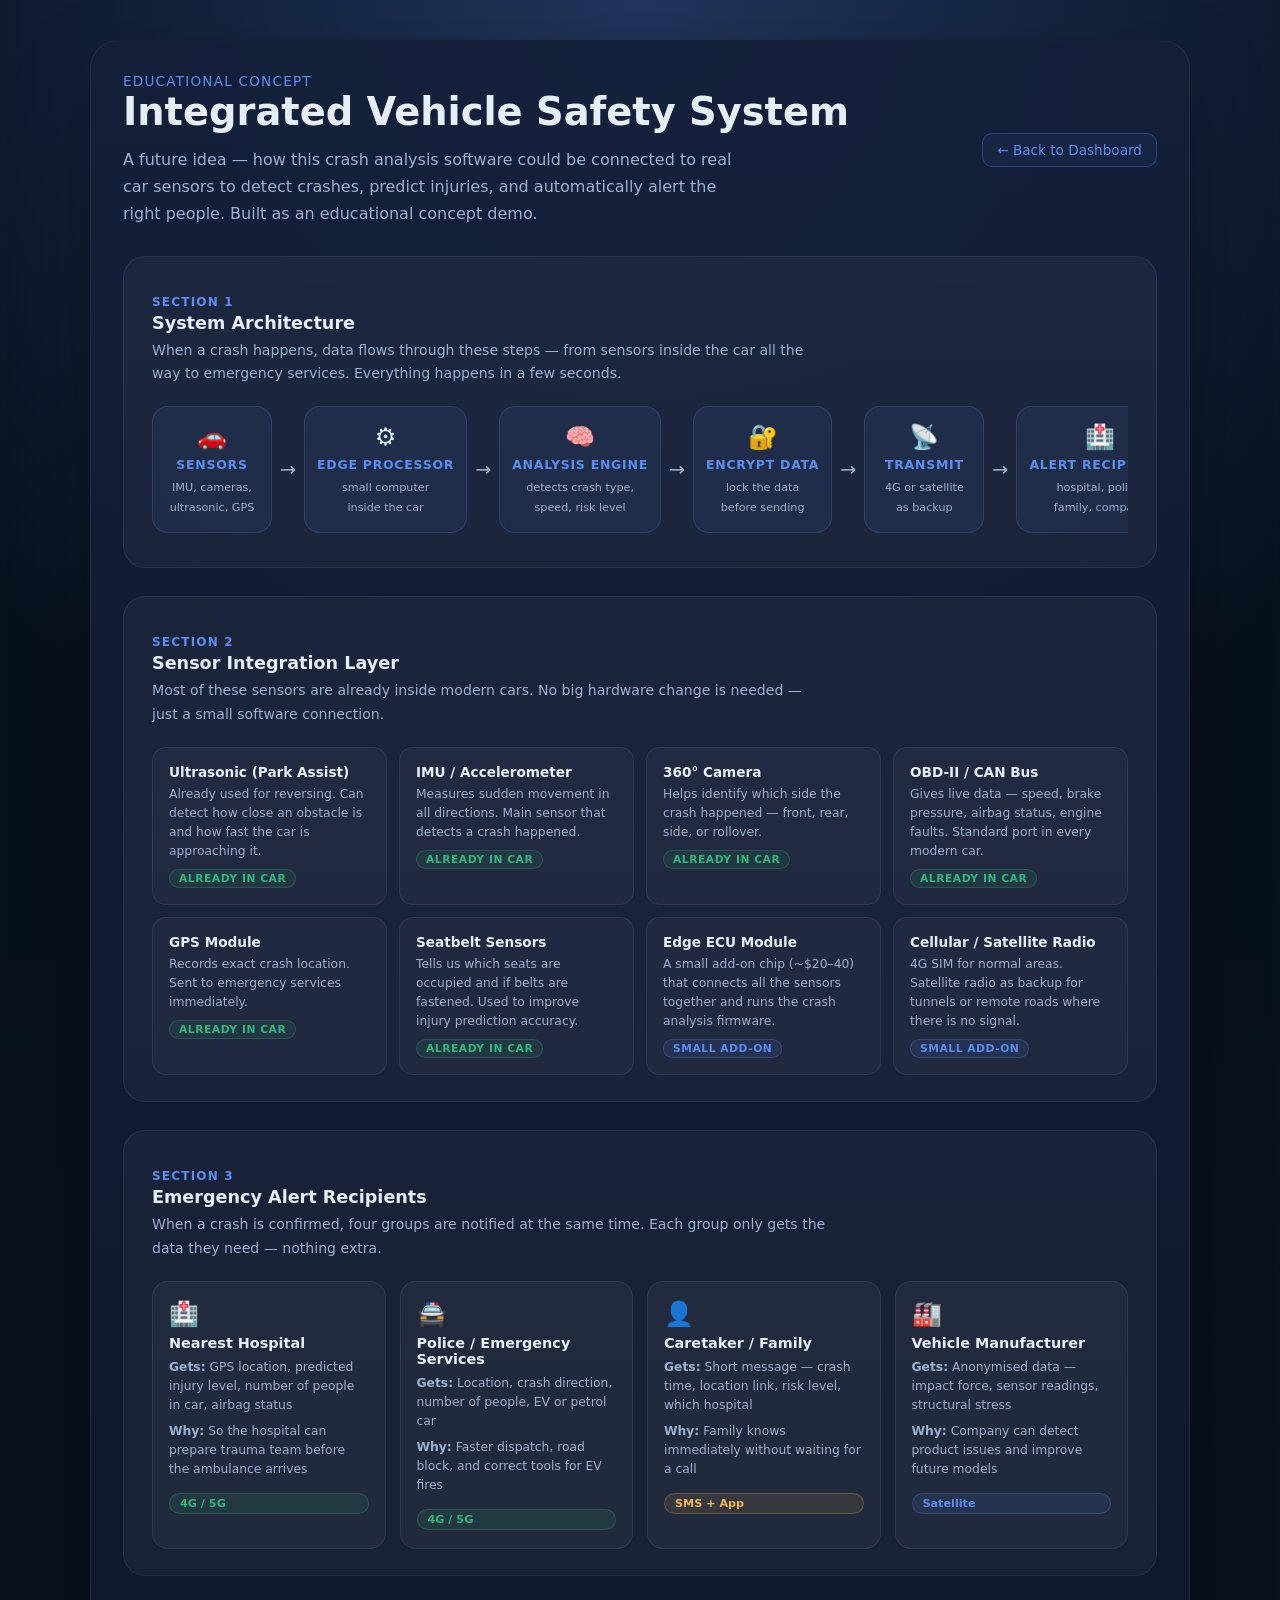
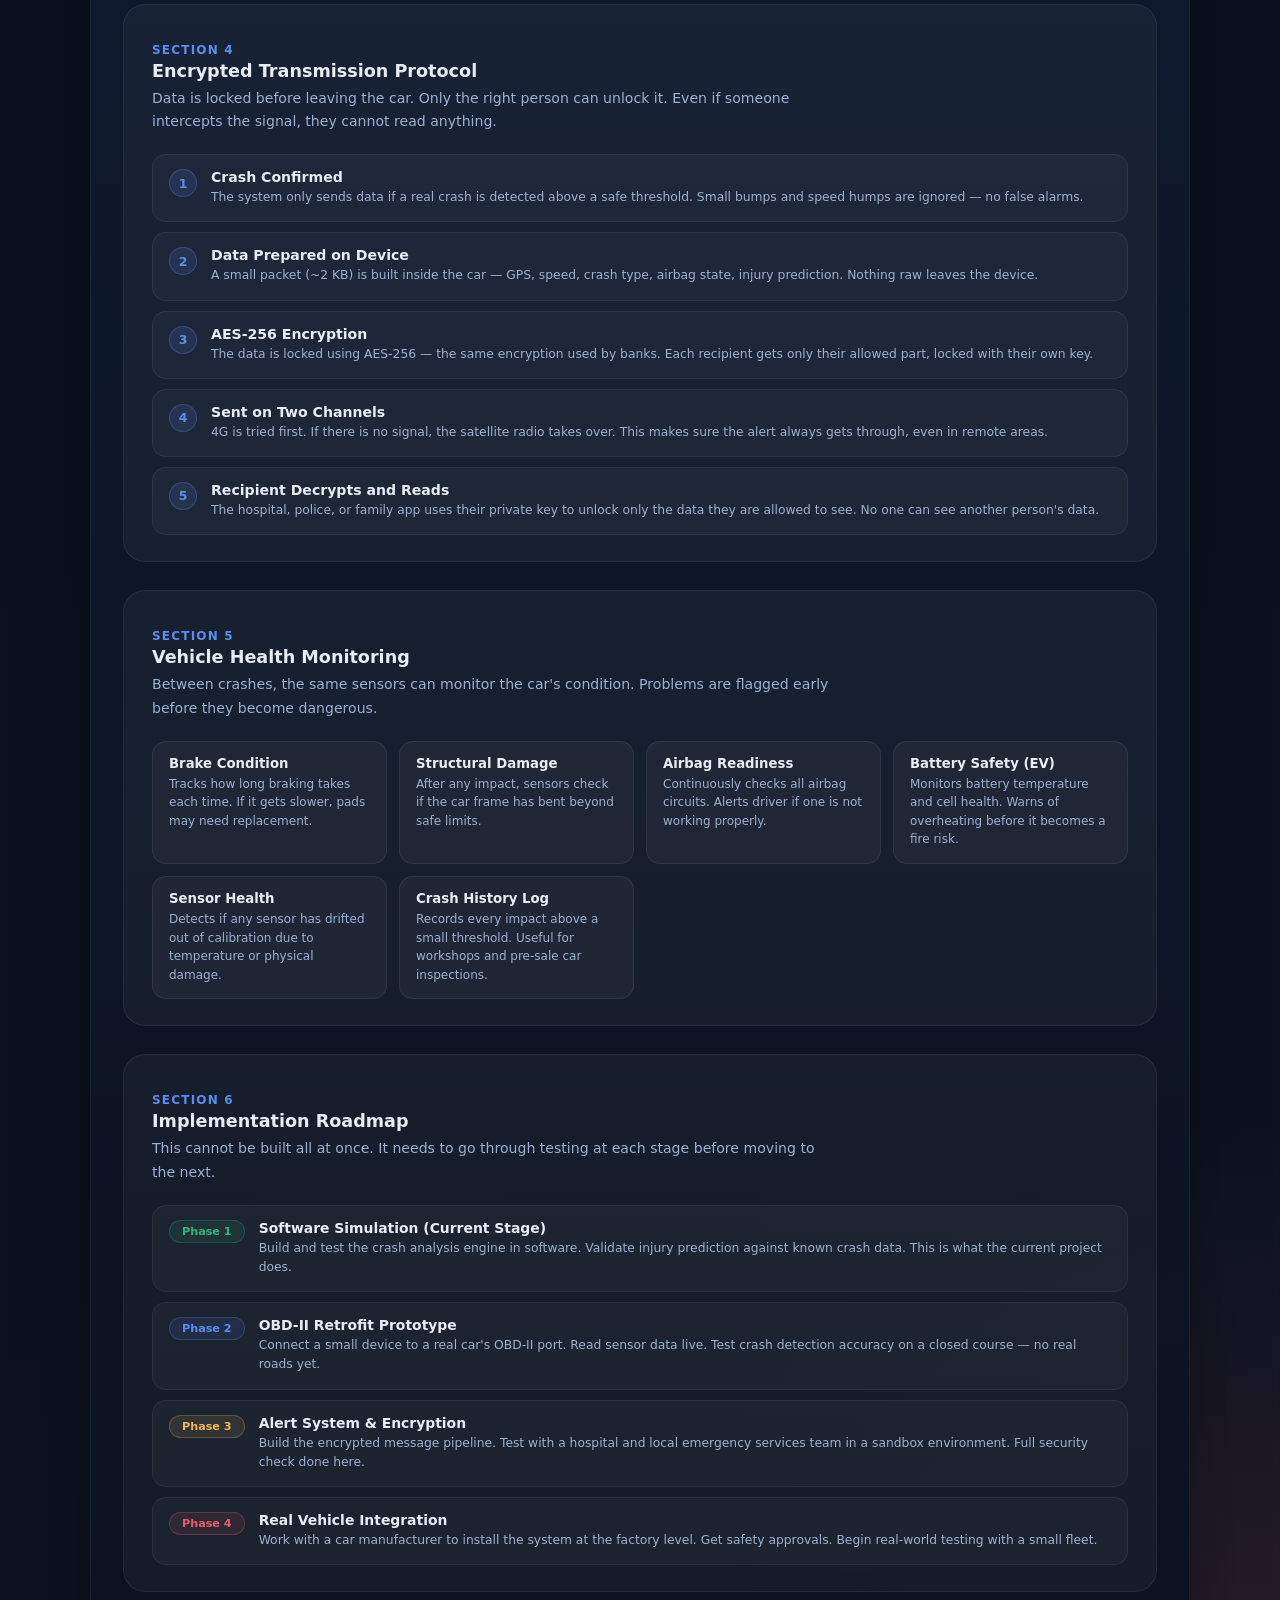
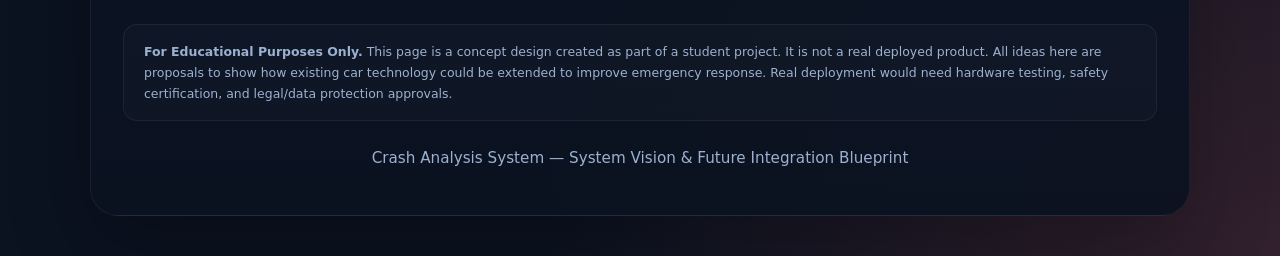
==== templates/vision.html @ afc84e47 "added system vision page with all 6 sections and dashboard button - created /vision route in flask a" ====
<!DOCTYPE html>
<html lang="en">
<head>
  <meta charset="UTF-8" />
  <meta name="viewport" content="width=device-width, initial-scale=1.0" />
  <title>System Vision — Crash Analysis</title>
  <link rel="stylesheet" href="/static/style.css" />
  <style>

    /* -- back button at the top -- */
    .top-bar {
      display: flex;
      align-items: center;
      justify-content: space-between;
      margin-bottom: 28px;
      flex-wrap: wrap;
      gap: 12px;
    }

    .back-btn {
      font-size: 0.85rem;
      color: var(--accent);
      text-decoration: none;
      padding: 8px 14px;
      border-radius: 10px;
      border: 1px solid rgba(91, 141, 239, 0.3);
      background: rgba(91, 141, 239, 0.06);
      transition: background 0.2s;
    }

    .back-btn:hover {
      background: rgba(91, 141, 239, 0.14);
    }

    /* -- each section is wrapped in a card -- */
    .v-section {
      margin-top: 28px;
      padding: 26px 28px;
      border-radius: 22px;
      background: rgba(255, 255, 255, 0.04);
      border: 1px solid rgba(255, 255, 255, 0.07);
    }

    .v-section h2 {
      margin: 0 0 6px;
      font-size: 1.1rem;
      color: var(--text);
    }

    /* -- small label above section title -- */
    .v-label {
      font-size: 0.75rem;
      font-weight: 700;
      text-transform: uppercase;
      letter-spacing: 0.1em;
      color: var(--accent);
      margin-bottom: 4px;
    }

    /* -- grey intro text under title -- */
    .v-desc {
      color: var(--muted);
      font-size: 0.88rem;
      line-height: 1.7;
      margin: 0 0 20px;
      max-width: 680px;
    }

    /* =============================================
       SECTION 1 — architecture flow boxes
       boxes connected by arrows left to right
    ============================================= */

    .flow-row {
      display: flex;
      align-items: center;
      gap: 0;
      overflow-x: auto;
      padding-bottom: 8px;
    }

    /* one box in the flow */
    .flow-box {
      min-width: 120px;
      padding: 16px 12px;
      text-align: center;
      border-radius: 16px;
      background: rgba(91, 141, 239, 0.07);
      border: 1px solid rgba(91, 141, 239, 0.2);
      flex-shrink: 0;
    }

    .flow-box .fb-icon {
      font-size: 1.5rem;
      display: block;
      margin-bottom: 6px;
    }

    .flow-box .fb-name {
      font-size: 0.78rem;
      font-weight: 700;
      color: var(--accent);
      display: block;
      margin-bottom: 4px;
      text-transform: uppercase;
      letter-spacing: 0.06em;
    }

    .flow-box .fb-note {
      font-size: 0.7rem;
      color: var(--muted);
      line-height: 1.4;
    }

    /* arrow between boxes */
    .flow-arrow {
      padding: 0 8px;
      color: var(--muted);
      font-size: 1.2rem;
      flex-shrink: 0;
    }

    /* =============================================
       SECTION 2 — sensor list
    ============================================= */

    .sensor-grid {
      display: grid;
      grid-template-columns: repeat(auto-fill, minmax(200px, 1fr));
      gap: 12px;
    }

    .sensor-card {
      padding: 16px;
      border-radius: 14px;
      background: rgba(255, 255, 255, 0.03);
      border: 1px solid rgba(255, 255, 255, 0.07);
    }

    .sensor-card .sc-name {
      font-size: 0.85rem;
      font-weight: 700;
      color: var(--text);
      margin-bottom: 5px;
    }

    .sensor-card .sc-desc {
      font-size: 0.77rem;
      color: var(--muted);
      line-height: 1.55;
    }

    /* green = already in the car, blue = small add-on needed */
    .sc-tag {
      display: inline-block;
      margin-top: 8px;
      font-size: 0.67rem;
      font-weight: 700;
      padding: 2px 9px;
      border-radius: 999px;
      text-transform: uppercase;
      letter-spacing: 0.05em;
    }

    .sc-existing {
      background: rgba(53, 182, 121, 0.1);
      border: 1px solid rgba(53, 182, 121, 0.25);
      color: var(--success);
    }

    .sc-addon {
      background: rgba(91, 141, 239, 0.1);
      border: 1px solid rgba(91, 141, 239, 0.25);
      color: var(--accent);
    }

    /* =============================================
       SECTION 3 — alert recipient cards
    ============================================= */

    .recipient-grid {
      display: grid;
      grid-template-columns: repeat(auto-fill, minmax(210px, 1fr));
      gap: 14px;
    }

    .rc-card {
      padding: 18px 16px;
      border-radius: 16px;
      background: rgba(255, 255, 255, 0.04);
      border: 1px solid rgba(255, 255, 255, 0.07);
      display: flex;
      flex-direction: column;
      gap: 7px;
    }

    .rc-card .rc-icon { font-size: 1.5rem; }

    .rc-card .rc-name {
      font-size: 0.9rem;
      font-weight: 700;
      color: var(--text);
    }

    .rc-card .rc-data,
    .rc-card .rc-why {
      font-size: 0.77rem;
      color: var(--muted);
      line-height: 1.55;
    }

    /* channel pill at the bottom of each card */
    .ch-pill {
      display: inline-block;
      margin-top: 6px;
      padding: 3px 10px;
      border-radius: 999px;
      font-size: 0.7rem;
      font-weight: 700;
    }

    .ch-4g        { background: rgba(53,182,121,0.1); border:1px solid rgba(53,182,121,0.25); color: var(--success); }
    .ch-sms       { background: rgba(240,182,89,0.1); border:1px solid rgba(240,182,89,0.25); color: var(--warning); }
    .ch-satellite { background: rgba(91,141,239,0.1); border:1px solid rgba(91,141,239,0.25); color: var(--accent); }

    /* =============================================
       SECTION 4 — encryption steps (numbered list)
    ============================================= */

    .enc-list {
      display: grid;
      gap: 10px;
    }

    .enc-step {
      display: flex;
      gap: 14px;
      align-items: flex-start;
      padding: 14px 16px;
      border-radius: 14px;
      background: rgba(255, 255, 255, 0.03);
      border: 1px solid rgba(255, 255, 255, 0.06);
    }

    /* circle with step number */
    .enc-num {
      min-width: 28px;
      height: 28px;
      border-radius: 50%;
      background: rgba(91, 141, 239, 0.13);
      border: 1px solid rgba(91, 141, 239, 0.3);
      color: var(--accent);
      font-size: 0.78rem;
      font-weight: 700;
      display: flex;
      align-items: center;
      justify-content: center;
    }

    .enc-text .et-title {
      font-size: 0.88rem;
      font-weight: 700;
      color: var(--text);
      margin-bottom: 3px;
    }

    .enc-text .et-desc {
      font-size: 0.77rem;
      color: var(--muted);
      line-height: 1.55;
    }

    /* =============================================
       SECTION 5 — vehicle health items
    ============================================= */

    .health-grid {
      display: grid;
      grid-template-columns: repeat(auto-fill, minmax(190px, 1fr));
      gap: 12px;
    }

    .hc {
      padding: 14px 16px;
      border-radius: 14px;
      background: rgba(255, 255, 255, 0.04);
      border: 1px solid rgba(255, 255, 255, 0.07);
    }

    .hc .hc-name {
      font-size: 0.83rem;
      font-weight: 700;
      color: var(--text);
      margin-bottom: 4px;
    }

    .hc .hc-desc {
      font-size: 0.75rem;
      color: var(--muted);
      line-height: 1.55;
    }

    /* =============================================
       SECTION 6 — roadmap phases
    ============================================= */

    .roadmap-list {
      display: grid;
      gap: 10px;
    }

    .rm-row {
      display: flex;
      gap: 14px;
      align-items: flex-start;
      padding: 14px 16px;
      border-radius: 14px;
      background: rgba(255, 255, 255, 0.03);
      border: 1px solid rgba(255, 255, 255, 0.06);
    }

    .phase-tag {
      padding: 4px 12px;
      border-radius: 999px;
      font-size: 0.7rem;
      font-weight: 700;
      white-space: nowrap;
    }

    .ph1 { background:rgba(53,182,121,0.1); border:1px solid rgba(53,182,121,0.25); color:var(--success); }
    .ph2 { background:rgba(91,141,239,0.1); border:1px solid rgba(91,141,239,0.25); color:var(--accent); }
    .ph3 { background:rgba(240,182,89,0.1); border:1px solid rgba(240,182,89,0.25); color:var(--warning); }
    .ph4 { background:rgba(228,95,104,0.1); border:1px solid rgba(228,95,104,0.25); color:var(--danger); }

    .rm-body .rm-title {
      font-size: 0.87rem;
      font-weight: 700;
      color: var(--text);
      margin-bottom: 3px;
    }

    .rm-body .rm-desc {
      font-size: 0.77rem;
      color: var(--muted);
      line-height: 1.55;
    }

    /* -- small disclaimer box at the bottom -- */
    .disclaimer-box {
      margin-top: 32px;
      padding: 16px 20px;
      border-radius: 14px;
      background: rgba(255, 255, 255, 0.02);
      border: 1px solid rgba(255, 255, 255, 0.06);
      color: var(--muted);
      font-size: 0.78rem;
      line-height: 1.7;
    }

    /* mobile: stack flow boxes vertically */
    @media (max-width: 700px) {
      .flow-row    { flex-direction: column; align-items: stretch; }
      .flow-arrow  { transform: rotate(90deg); align-self: center; }
    }

  </style>
</head>
<body>
  <div class="page-shell">
    <div class="dashboard-panel">

      <!-- page header -->
      <div class="top-bar">
        <div>
          <p class="eyebrow">Educational Concept</p>
          <h1>Integrated Vehicle Safety System</h1>
          <p class="description">
            A future idea — how this crash analysis software could be connected to real car sensors
            to detect crashes, predict injuries, and automatically alert the right people.
            Built as an educational concept demo.
          </p>
        </div>
        <a href="/" class="back-btn">← Back to Dashboard</a>
      </div>


      <!-- ============================================
           SECTION 1 — System Architecture
           shows the full data flow in simple steps
      ============================================= -->
      <div class="v-section">
        <p class="v-label">Section 1</p>
        <h2>System Architecture</h2>
        <p class="v-desc">
          When a crash happens, data flows through these steps — from sensors inside the car
          all the way to emergency services. Everything happens in a few seconds.
        </p>

        <div class="flow-row">

          <div class="flow-box">
            <span class="fb-icon">🚗</span>
            <span class="fb-name">Sensors</span>
            <span class="fb-note">IMU, cameras,<br>ultrasonic, GPS</span>
          </div>

          <div class="flow-arrow">→</div>

          <div class="flow-box">
            <span class="fb-icon">⚙️</span>
            <span class="fb-name">Edge Processor</span>
            <span class="fb-note">small computer<br>inside the car</span>
          </div>

          <div class="flow-arrow">→</div>

          <div class="flow-box">
            <span class="fb-icon">🧠</span>
            <span class="fb-name">Analysis Engine</span>
            <span class="fb-note">detects crash type,<br>speed, risk level</span>
          </div>

          <div class="flow-arrow">→</div>

          <div class="flow-box">
            <span class="fb-icon">🔐</span>
            <span class="fb-name">Encrypt Data</span>
            <span class="fb-note">lock the data<br>before sending</span>
          </div>

          <div class="flow-arrow">→</div>

          <div class="flow-box">
            <span class="fb-icon">📡</span>
            <span class="fb-name">Transmit</span>
            <span class="fb-note">4G or satellite<br>as backup</span>
          </div>

          <div class="flow-arrow">→</div>

          <div class="flow-box">
            <span class="fb-icon">🏥</span>
            <span class="fb-name">Alert Recipients</span>
            <span class="fb-note">hospital, police,<br>family, company</span>
          </div>

        </div>
      </div>


      <!-- ============================================
           SECTION 2 — Sensor Integration
           which sensors are used and why
      ============================================= -->
      <div class="v-section">
        <p class="v-label">Section 2</p>
        <h2>Sensor Integration Layer</h2>
        <p class="v-desc">
          Most of these sensors are already inside modern cars.
          No big hardware change is needed — just a small software connection.
        </p>

        <div class="sensor-grid">

          <div class="sensor-card">
            <div class="sc-name">Ultrasonic (Park Assist)</div>
            <div class="sc-desc">
              Already used for reversing. Can detect how close an obstacle is
              and how fast the car is approaching it.
            </div>
            <span class="sc-tag sc-existing">Already in car</span>
          </div>

          <div class="sensor-card">
            <div class="sc-name">IMU / Accelerometer</div>
            <div class="sc-desc">
              Measures sudden movement in all directions.
              Main sensor that detects a crash happened.
            </div>
            <span class="sc-tag sc-existing">Already in car</span>
          </div>

          <div class="sensor-card">
            <div class="sc-name">360° Camera</div>
            <div class="sc-desc">
              Helps identify which side the crash happened —
              front, rear, side, or rollover.
            </div>
            <span class="sc-tag sc-existing">Already in car</span>
          </div>

          <div class="sensor-card">
            <div class="sc-name">OBD-II / CAN Bus</div>
            <div class="sc-desc">
              Gives live data — speed, brake pressure, airbag status,
              engine faults. Standard port in every modern car.
            </div>
            <span class="sc-tag sc-existing">Already in car</span>
          </div>

          <div class="sensor-card">
            <div class="sc-name">GPS Module</div>
            <div class="sc-desc">
              Records exact crash location.
              Sent to emergency services immediately.
            </div>
            <span class="sc-tag sc-existing">Already in car</span>
          </div>

          <div class="sensor-card">
            <div class="sc-name">Seatbelt Sensors</div>
            <div class="sc-desc">
              Tells us which seats are occupied and if belts are fastened.
              Used to improve injury prediction accuracy.
            </div>
            <span class="sc-tag sc-existing">Already in car</span>
          </div>

          <div class="sensor-card">
            <div class="sc-name">Edge ECU Module</div>
            <div class="sc-desc">
              A small add-on chip (~$20–40) that connects all the sensors
              together and runs the crash analysis firmware.
            </div>
            <span class="sc-tag sc-addon">Small add-on</span>
          </div>

          <div class="sensor-card">
            <div class="sc-name">Cellular / Satellite Radio</div>
            <div class="sc-desc">
              4G SIM for normal areas. Satellite radio as backup
              for tunnels or remote roads where there is no signal.
            </div>
            <span class="sc-tag sc-addon">Small add-on</span>
          </div>

        </div>
      </div>


      <!-- ============================================
           SECTION 3 — Emergency Alert Recipients
           who gets alerted and what they receive
      ============================================= -->
      <div class="v-section">
        <p class="v-label">Section 3</p>
        <h2>Emergency Alert Recipients</h2>
        <p class="v-desc">
          When a crash is confirmed, four groups are notified at the same time.
          Each group only gets the data they need — nothing extra.
        </p>

        <div class="recipient-grid">

          <div class="rc-card">
            <span class="rc-icon">🏥</span>
            <div class="rc-name">Nearest Hospital</div>
            <div class="rc-data"><strong>Gets:</strong> GPS location, predicted injury level, number of people in car, airbag status</div>
            <div class="rc-why"><strong>Why:</strong> So the hospital can prepare trauma team before the ambulance arrives</div>
            <span class="ch-pill ch-4g">4G / 5G</span>
          </div>

          <div class="rc-card">
            <span class="rc-icon">🚔</span>
            <div class="rc-name">Police / Emergency Services</div>
            <div class="rc-data"><strong>Gets:</strong> Location, crash direction, number of people, EV or petrol car</div>
            <div class="rc-why"><strong>Why:</strong> Faster dispatch, road block, and correct tools for EV fires</div>
            <span class="ch-pill ch-4g">4G / 5G</span>
          </div>

          <div class="rc-card">
            <span class="rc-icon">👤</span>
            <div class="rc-name">Caretaker / Family</div>
            <div class="rc-data"><strong>Gets:</strong> Short message — crash time, location link, risk level, which hospital</div>
            <div class="rc-why"><strong>Why:</strong> Family knows immediately without waiting for a call</div>
            <span class="ch-pill ch-sms">SMS + App</span>
          </div>

          <div class="rc-card">
            <span class="rc-icon">🏭</span>
            <div class="rc-name">Vehicle Manufacturer</div>
            <div class="rc-data"><strong>Gets:</strong> Anonymised data — impact force, sensor readings, structural stress</div>
            <div class="rc-why"><strong>Why:</strong> Company can detect product issues and improve future models</div>
            <span class="ch-pill ch-satellite">Satellite</span>
          </div>

        </div>
      </div>


      <!-- ============================================
           SECTION 4 — Encryption Steps
           how data is kept safe during sending
      ============================================= -->
      <div class="v-section">
        <p class="v-label">Section 4</p>
        <h2>Encrypted Transmission Protocol</h2>
        <p class="v-desc">
          Data is locked before leaving the car. Only the right person can unlock it.
          Even if someone intercepts the signal, they cannot read anything.
        </p>

        <div class="enc-list">

          <div class="enc-step">
            <div class="enc-num">1</div>
            <div class="enc-text">
              <div class="et-title">Crash Confirmed</div>
              <div class="et-desc">
                The system only sends data if a real crash is detected above a safe threshold.
                Small bumps and speed humps are ignored — no false alarms.
              </div>
            </div>
          </div>

          <div class="enc-step">
            <div class="enc-num">2</div>
            <div class="enc-text">
              <div class="et-title">Data Prepared on Device</div>
              <div class="et-desc">
                A small packet (~2 KB) is built inside the car — GPS, speed, crash type,
                airbag state, injury prediction. Nothing raw leaves the device.
              </div>
            </div>
          </div>

          <div class="enc-step">
            <div class="enc-num">3</div>
            <div class="enc-text">
              <div class="et-title">AES-256 Encryption</div>
              <div class="et-desc">
                The data is locked using AES-256 — the same encryption used by banks.
                Each recipient gets only their allowed part, locked with their own key.
              </div>
            </div>
          </div>

          <div class="enc-step">
            <div class="enc-num">4</div>
            <div class="enc-text">
              <div class="et-title">Sent on Two Channels</div>
              <div class="et-desc">
                4G is tried first. If there is no signal, the satellite radio takes over.
                This makes sure the alert always gets through, even in remote areas.
              </div>
            </div>
          </div>

          <div class="enc-step">
            <div class="enc-num">5</div>
            <div class="enc-text">
              <div class="et-title">Recipient Decrypts and Reads</div>
              <div class="et-desc">
                The hospital, police, or family app uses their private key to unlock only
                the data they are allowed to see. No one can see another person's data.
              </div>
            </div>
          </div>

        </div>
      </div>


      <!-- ============================================
           SECTION 5 — Vehicle Health Monitoring
           what the system tracks about the car
      ============================================= -->
      <div class="v-section">
        <p class="v-label">Section 5</p>
        <h2>Vehicle Health Monitoring</h2>
        <p class="v-desc">
          Between crashes, the same sensors can monitor the car's condition.
          Problems are flagged early before they become dangerous.
        </p>

        <div class="health-grid">

          <div class="hc">
            <div class="hc-name">Brake Condition</div>
            <div class="hc-desc">
              Tracks how long braking takes each time.
              If it gets slower, pads may need replacement.
            </div>
          </div>

          <div class="hc">
            <div class="hc-name">Structural Damage</div>
            <div class="hc-desc">
              After any impact, sensors check if the car frame
              has bent beyond safe limits.
            </div>
          </div>

          <div class="hc">
            <div class="hc-name">Airbag Readiness</div>
            <div class="hc-desc">
              Continuously checks all airbag circuits.
              Alerts driver if one is not working properly.
            </div>
          </div>

          <div class="hc">
            <div class="hc-name">Battery Safety (EV)</div>
            <div class="hc-desc">
              Monitors battery temperature and cell health.
              Warns of overheating before it becomes a fire risk.
            </div>
          </div>

          <div class="hc">
            <div class="hc-name">Sensor Health</div>
            <div class="hc-desc">
              Detects if any sensor has drifted out of calibration
              due to temperature or physical damage.
            </div>
          </div>

          <div class="hc">
            <div class="hc-name">Crash History Log</div>
            <div class="hc-desc">
              Records every impact above a small threshold.
              Useful for workshops and pre-sale car inspections.
            </div>
          </div>

        </div>
      </div>


      <!-- ============================================
           SECTION 6 — Implementation Roadmap
           how this idea would be built step by step
      ============================================= -->
      <div class="v-section">
        <p class="v-label">Section 6</p>
        <h2>Implementation Roadmap</h2>
        <p class="v-desc">
          This cannot be built all at once. It needs to go through
          testing at each stage before moving to the next.
        </p>

        <div class="roadmap-list">

          <div class="rm-row">
            <span class="phase-tag ph1">Phase 1</span>
            <div class="rm-body">
              <div class="rm-title">Software Simulation (Current Stage)</div>
              <div class="rm-desc">
                Build and test the crash analysis engine in software.
                Validate injury prediction against known crash data.
                This is what the current project does.
              </div>
            </div>
          </div>

          <div class="rm-row">
            <span class="phase-tag ph2">Phase 2</span>
            <div class="rm-body">
              <div class="rm-title">OBD-II Retrofit Prototype</div>
              <div class="rm-desc">
                Connect a small device to a real car's OBD-II port.
                Read sensor data live. Test crash detection accuracy
                on a closed course — no real roads yet.
              </div>
            </div>
          </div>

          <div class="rm-row">
            <span class="phase-tag ph3">Phase 3</span>
            <div class="rm-body">
              <div class="rm-title">Alert System &amp; Encryption</div>
              <div class="rm-desc">
                Build the encrypted message pipeline.
                Test with a hospital and local emergency services team
                in a sandbox environment. Full security check done here.
              </div>
            </div>
          </div>

          <div class="rm-row">
            <span class="phase-tag ph4">Phase 4</span>
            <div class="rm-body">
              <div class="rm-title">Real Vehicle Integration</div>
              <div class="rm-desc">
                Work with a car manufacturer to install the system
                at the factory level. Get safety approvals.
                Begin real-world testing with a small fleet.
              </div>
            </div>
          </div>

        </div>
      </div>


      <!-- educational disclaimer at the bottom -->
      <div class="disclaimer-box">
        <strong>For Educational Purposes Only.</strong>
        This page is a concept design created as part of a student project.
        It is not a real deployed product. All ideas here are proposals to show
        how existing car technology could be extended to improve emergency response.
        Real deployment would need hardware testing, safety certification,
        and legal/data protection approvals.
      </div>

      <div class="page-footer">
        <p>Crash Analysis System — System Vision &amp; Future Integration Blueprint</p>
      </div>

    </div>
  </div>
</body>
</html>
---- static/style.css ----
:root {
  --bg: #0b1220;
  --panel: rgba(18, 28, 46, 0.95);
  --panel-soft: rgba(255, 255, 255, 0.05);
  --text: #e7edf4;
  --muted: #9bb1d1;
  --accent: #5b8def;
  --success: #35b679;
  --warning: #f0b659;
  --danger: #e45f68;
  --border: rgba(255, 255, 255, 0.06);
  --shadow: 0 30px 80px rgba(0, 0, 0, 0.25);
}

* {
  box-sizing: border-box;
}

body {
  margin: 0;
  min-height: 100vh;
  font-family: Inter, system-ui, -apple-system, BlinkMacSystemFont, "Segoe UI", sans-serif;
  background: radial-gradient(circle at top, rgba(91, 141, 239, 0.3), transparent 25%),
    radial-gradient(circle at bottom right, rgba(228, 95, 104, 0.18), transparent 20%),
    linear-gradient(180deg, #07101d 0%, #0b1220 100%);
  color: var(--text);
}

.page-shell {
  min-height: 100vh;
  display: flex;
  align-items: center;
  justify-content: center;
  padding: 40px 20px;
}

.dashboard-panel {
  width: min(1100px, 100%);
  padding: 32px;
  border-radius: 28px;
  background: linear-gradient(180deg, rgba(20, 32, 58, 0.92), rgba(11, 18, 32, 0.95));
  box-shadow: var(--shadow);
  border: 1px solid rgba(255, 255, 255, 0.06);
}

.panel-header {
  display: grid;
  gap: 16px;
  margin-bottom: 32px;
}

.eyebrow {
  margin: 0;
  text-transform: uppercase;
  letter-spacing: 1.2px;
  color: var(--accent);
  font-size: 0.85rem;
}

h1 {
  margin: 0;
  font-size: clamp(2rem, 3vw, 3rem);
}

.description {
  margin: 12px 0 0;
  color: var(--muted);
  max-width: 620px;
  line-height: 1.7;
}

.form-card,
.results-card {
  background: rgba(255, 255, 255, 0.05);
  border: 1px solid var(--border);
  backdrop-filter: blur(18px);
  padding: 28px;
  border-radius: 24px;
  margin-top: 24px;
}

.form-card h2,
.results-card h3 {
  margin: 0 0 18px;
  font-size: 1.2rem;
}

label {
  display: block;
  margin-bottom: 8px;
  font-weight: 600;
  color: var(--text);
}

.slider-row {
  display: flex;
  align-items: center;
  gap: 14px;
  margin-bottom: 24px;
}

.slider-row input[type="range"] {
  flex: 1;
}

input[type="range"] {
  width: 100%;
}

#speed-value {
  color: var(--accent);
  font-weight: 700;
  min-width: 60px;
  text-align: right;
  font-size: 0.95rem;
}

select,
input[type="range"] {
  width: 100%;
}

select {
  border-radius: 14px;
  padding: 14px 16px;
  border: 1px solid rgba(255, 255, 255, 0.1);
  background: rgba(255, 255, 255, 0.05);
  color: var(--text);
  margin-bottom: 24px;
}

.toggle-grid {
  display: grid;
  gap: 16px;
  margin: 24px 0;
  grid-template-columns: repeat(2, minmax(0, 1fr));
}

.toggle-label {
  display: flex;
  align-items: center;
  justify-content: space-between;
  padding: 18px 20px;
  border-radius: 18px;
  background: rgba(255,255,255,0.04);
  border: 1px solid rgba(255,255,255,0.08);
}

.toggle-label span {
  color: var(--text);
}

.toggle-label input {
  appearance: none;
  width: 0;
  height: 0;
  position: absolute;
  opacity: 0;
}

.toggle-label .slider {
  position: relative;
  width: 52px;
  height: 28px;
  border-radius: 999px;
  background: rgba(255, 255, 255, 0.12);
  transition: background 0.25s ease;
}

.toggle-label .slider::after {
  content: "";
  position: absolute;
  width: 22px;
  height: 22px;
  left: 4px;
  top: 3px;
  border-radius: 50%;
  background: white;
  transition: transform 0.25s ease;
}

.toggle-label input:checked + .slider {
  background: rgba(83, 153, 253, 0.85);
}

.toggle-label input:checked + .slider::after {
  transform: translateX(24px);
}

.primary-button {
  width: 100%;
  padding: 16px 18px;
  border: none;
  border-radius: 16px;
  background: linear-gradient(135deg, #5b8def, #3fa2ff);
  color: white;
  font-size: 1rem;
  font-weight: 700;
  cursor: pointer;
  transition: transform 0.2s ease, box-shadow 0.2s ease;
}

.primary-button:hover {
  transform: translateY(-1px);
  box-shadow: 0 18px 30px rgba(91, 141, 239, 0.25);
}

.result-header {
  display: flex;
  align-items: flex-start;
  justify-content: space-between;
  gap: 24px;
  flex-wrap: wrap;
}

.label {
  margin: 0 0 8px;
  color: var(--muted);
}

.risk-badge {
  display: inline-flex;
  align-items: center;
  justify-content: center;
  min-width: 110px;
  padding: 14px 18px;
  border-radius: 999px;
  color: white;
  font-weight: 700;
  letter-spacing: 0.02em;
}

.risk-low { background: #35b679; }
.risk-medium { background: #f0b659; }
.risk-high { background: #e45f68; }

.metric-group {
  display: grid;
  gap: 16px;
  grid-template-columns: repeat(2, minmax(0, 1fr));
  width: min(420px, 100%);
}

.metric-card {
  padding: 18px 20px;
  border-radius: 18px;
  background: rgba(255, 255, 255, 0.05);
  border: 1px solid rgba(255, 255, 255, 0.08);
}

.metric-card span {
  display: block;
  color: var(--muted);
  margin-bottom: 10px;
}

.metric-card strong {
  font-size: 1.2rem;
}

.section-block {
  margin-top: 24px;
}

.injury-grid {
  display: grid;
  gap: 18px;
  grid-template-columns: repeat(3, minmax(0, 1fr));
}

.injury-col {
  padding: 16px;
  border-radius: 16px;
  background: rgba(255, 255, 255, 0.03);
  border: 1px solid rgba(255, 255, 255, 0.06);
  border-left-width: 3px;
}

.injury-col-severe  { border-left-color: var(--danger); }
.injury-col-moderate { border-left-color: var(--warning); }
.injury-col-minor   { border-left-color: var(--success); }

.subheading {
  margin: 0 0 8px;
  font-size: 0.85rem;
  font-weight: 700;
  text-transform: uppercase;
  letter-spacing: 0.08em;
}

.subheading-severe { color: var(--danger); }
.subheading-moderate { color: var(--warning); }
.subheading-minor { color: var(--success); }

ul {
  list-style: none;
  padding: 0;
  margin: 0;
}

ul li {
  margin-bottom: 10px;
  padding: 12px 14px;
  border-radius: 14px;
  background: rgba(255, 255, 255, 0.05);
  border: 1px solid rgba(255, 255, 255, 0.08);
}

ul li.empty {
  color: var(--muted);
}

/* Enriched injury items */
li.injury-item {
  display: flex;
  flex-direction: column;
  gap: 8px;
  padding: 12px 14px;
  border-radius: 14px;
  background: rgba(255, 255, 255, 0.05);
  border: 1px solid rgba(255, 255, 255, 0.08);
  list-style: none;
}

.injury-main {
  display: flex;
  align-items: center;
  justify-content: space-between;
  gap: 8px;
}

.injury-name {
  font-size: 0.88rem;
  font-weight: 500;
  text-transform: capitalize;
  color: var(--text);
}

.body-part-tag {
  font-size: 0.7rem;
  font-weight: 600;
  padding: 2px 9px;
  border-radius: 999px;
  background: rgba(155, 177, 209, 0.1);
  border: 1px solid rgba(155, 177, 209, 0.18);
  color: var(--muted);
  white-space: nowrap;
  text-transform: uppercase;
  letter-spacing: 0.05em;
}

.likelihood-row {
  display: flex;
  align-items: center;
  gap: 8px;
}

.likelihood-track {
  flex: 1;
  height: 4px;
  border-radius: 2px;
  background: rgba(255, 255, 255, 0.07);
  overflow: hidden;
}

.likelihood-fill {
  height: 100%;
  border-radius: 2px;
  transition: width 0.5s ease;
}

.injury-col-severe   .likelihood-fill { background: var(--danger); }
.injury-col-moderate .likelihood-fill { background: var(--warning); }
.injury-col-minor    .likelihood-fill { background: var(--success); }

.likelihood-pct {
  font-size: 0.75rem;
  font-weight: 600;
  min-width: 32px;
  text-align: right;
  color: var(--muted);
}

.injury-col-header {
  display: flex;
  align-items: center;
  justify-content: space-between;
  margin-bottom: 10px;
}

.injury-col-header .subheading { margin: 0; }

.injury-count-badge {
  font-size: 0.72rem;
  font-weight: 700;
  padding: 2px 8px;
  border-radius: 999px;
}

.injury-col-severe   .injury-count-badge { background: rgba(228, 95, 104, 0.15); color: var(--danger); }
.injury-col-moderate .injury-count-badge { background: rgba(240, 182, 89, 0.15);  color: var(--warning); }
.injury-col-minor    .injury-count-badge { background: rgba(53, 182, 121, 0.15); color: var(--success); }

.suggestions-list li {
  position: relative;
  padding-left: 24px;
}

.suggestions-list li::before {
  content: "\2022";
  position: absolute;
  left: 8px;
  top: 50%;
  transform: translateY(-50%);
  color: var(--accent);
}

.error-msg {
  margin-top: 12px;
  padding: 12px 16px;
  border-radius: 12px;
  background: rgba(228, 95, 104, 0.12);
  border: 1px solid rgba(228, 95, 104, 0.3);
  color: var(--danger);
  font-size: 0.9rem;
}

.primary-button:disabled {
  opacity: 0.6;
  cursor: not-allowed;
  transform: none;
}

.vehicle-info-card {
  margin: 12px 0 24px;
  padding: 18px 20px;
  border-radius: 16px;
  background: rgba(91, 141, 239, 0.07);
  border: 1px solid rgba(91, 141, 239, 0.2);
}

.vehicle-info-row {
  display: flex;
  gap: 32px;
  margin-bottom: 14px;
}

.vehicle-stat {
  display: flex;
  flex-direction: column;
  gap: 4px;
}

.vehicle-stat-label {
  font-size: 0.78rem;
  text-transform: uppercase;
  letter-spacing: 0.07em;
  color: var(--muted);
}

.vehicle-stat strong {
  font-size: 1rem;
  color: var(--accent);
}

.vehicle-features-label {
  font-size: 0.78rem;
  text-transform: uppercase;
  letter-spacing: 0.07em;
  color: var(--muted);
  margin-bottom: 8px;
}

.vehicle-features-list {
  display: flex;
  flex-wrap: wrap;
  gap: 8px;
  list-style: none;
  padding: 0;
  margin: 0;
}

.vehicle-features-list li {
  padding: 5px 12px;
  border-radius: 999px;
  background: rgba(91, 141, 239, 0.12);
  border: 1px solid rgba(91, 141, 239, 0.25);
  color: var(--text);
  font-size: 0.82rem;
}

.vehicle-result-row {
  display: flex;
  gap: 32px;
  margin-bottom: 16px;
  flex-wrap: wrap;
}

.vehicle-result-stat {
  display: flex;
  flex-direction: column;
  gap: 4px;
}

.vehicle-result-stat span {
  font-size: 0.78rem;
  text-transform: uppercase;
  letter-spacing: 0.07em;
  color: var(--muted);
}

.vehicle-result-stat strong {
  font-size: 1rem;
  color: var(--text);
}

.feature-tags {
  display: flex;
  flex-wrap: wrap;
  gap: 8px;
}

.feature-tag {
  padding: 5px 12px;
  border-radius: 999px;
  background: rgba(53, 182, 121, 0.1);
  border: 1px solid rgba(53, 182, 121, 0.25);
  color: var(--success);
  font-size: 0.82rem;
}

/* form header row with compare toggle */
.form-header-row {
  display: flex;
  align-items: center;
  justify-content: space-between;
  margin-bottom: 20px;
}

.form-header-row h2 { margin: 0; }

.compare-btn {
  padding: 8px 16px;
  border-radius: 10px;
  border: 1px solid rgba(91, 141, 239, 0.4);
  background: rgba(91, 141, 239, 0.08);
  color: var(--accent);
  font-size: 0.85rem;
  font-weight: 600;
  cursor: pointer;
  transition: background 0.2s;
}

.compare-btn:hover {
  background: rgba(91, 141, 239, 0.15);
}

/* two-vehicle form columns */
.vehicle-columns {
  display: grid;
  gap: 20px;
  grid-template-columns: 1fr;
}

.vehicle-columns:has(#col-compare:not([hidden])) {
  grid-template-columns: 1fr 1fr;
}

.vehicle-col-form {
  padding: 18px;
  border-radius: 16px;
  background: rgba(255,255,255,0.03);
  border: 1px solid rgba(255,255,255,0.07);
}

.col-label {
  margin: 0 0 14px;
  font-size: 0.78rem;
  font-weight: 700;
  text-transform: uppercase;
  letter-spacing: 0.1em;
  color: var(--accent);
}

.shared-params {
  margin-top: 20px;
}

/* Care Key warning */
.care-key-warning {
  margin-bottom: 16px;
  padding: 11px 16px;
  border-radius: 12px;
  background: rgba(240, 182, 89, 0.1);
  border: 1px solid rgba(240, 182, 89, 0.3);
  color: var(--warning);
  font-size: 0.88rem;
}

/* Warning banners in results */
.warning-banner {
  margin-bottom: 14px;
  padding: 12px 16px;
  border-radius: 12px;
  background: rgba(240, 182, 89, 0.1);
  border: 1px solid rgba(240, 182, 89, 0.3);
  color: var(--warning);
  font-size: 0.88rem;
}

/* EV badge */
.ev-tag {
  display: inline-block;
  padding: 3px 10px;
  border-radius: 999px;
  background: rgba(53, 182, 121, 0.15);
  border: 1px solid rgba(53, 182, 121, 0.3);
  color: var(--success);
  font-size: 0.78rem;
  font-weight: 700;
  letter-spacing: 0.05em;
}

/* comparison results layout */
.compare-results {
  display: grid;
  grid-template-columns: 1fr 1fr;
  gap: 20px;
  margin-top: 24px;
}

.compare-col {
  background: rgba(255, 255, 255, 0.04);
  border: 1px solid rgba(255, 255, 255, 0.07);
  border-radius: 20px;
  padding: 24px;
}

.compare-card-header {
  margin-bottom: 16px;
}

.compare-vehicle-name {
  margin: 4px 0 0;
  font-size: 1.05rem;
  font-weight: 700;
}

.compare-gen {
  font-size: 0.82rem;
  font-weight: 400;
  color: var(--muted);
}

.page-footer {
  margin-top: 28px;
  color: var(--muted);
  font-size: 0.95rem;
  text-align: center;
}

@media (max-width: 840px) {
  .dashboard-panel { padding: 24px; }
  .injury-grid { grid-template-columns: 1fr; }
  .compare-results { grid-template-columns: 1fr; }
  .vehicle-columns:has(#col-compare:not([hidden])) { grid-template-columns: 1fr; }
}
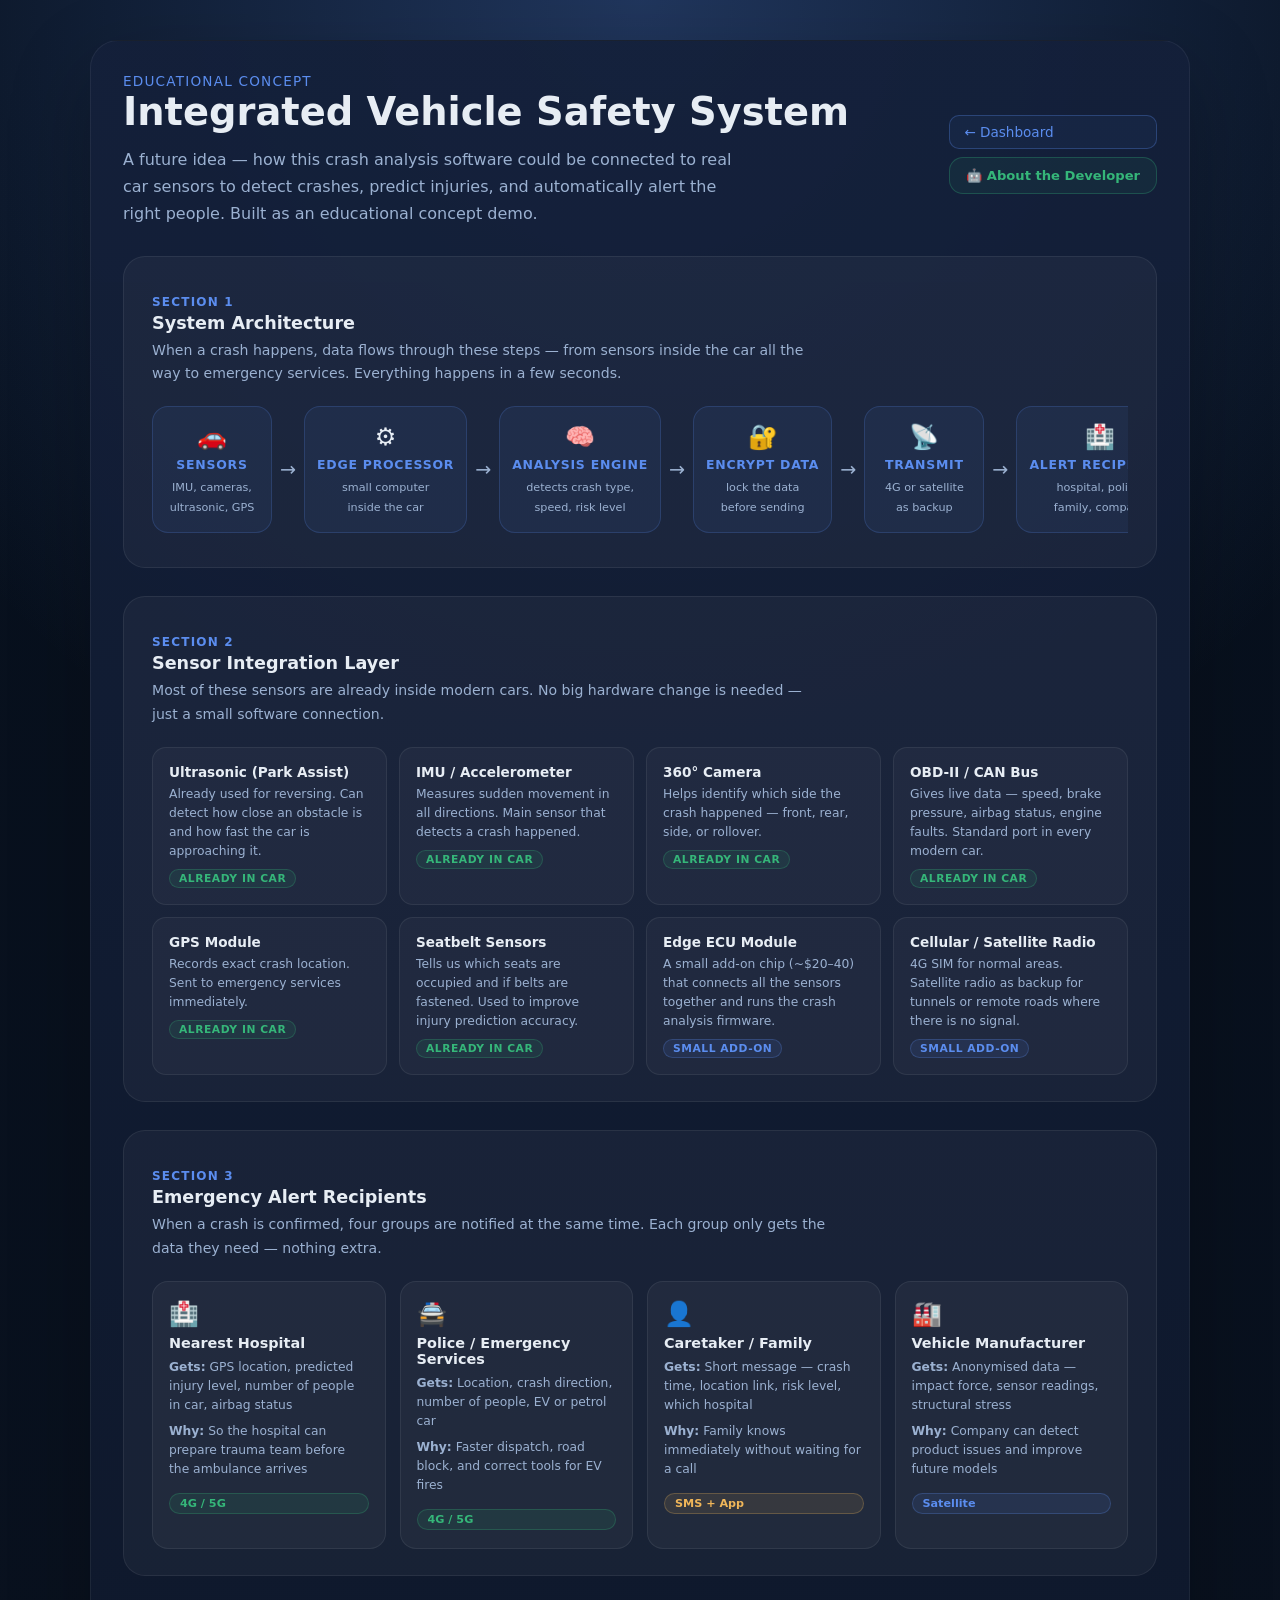
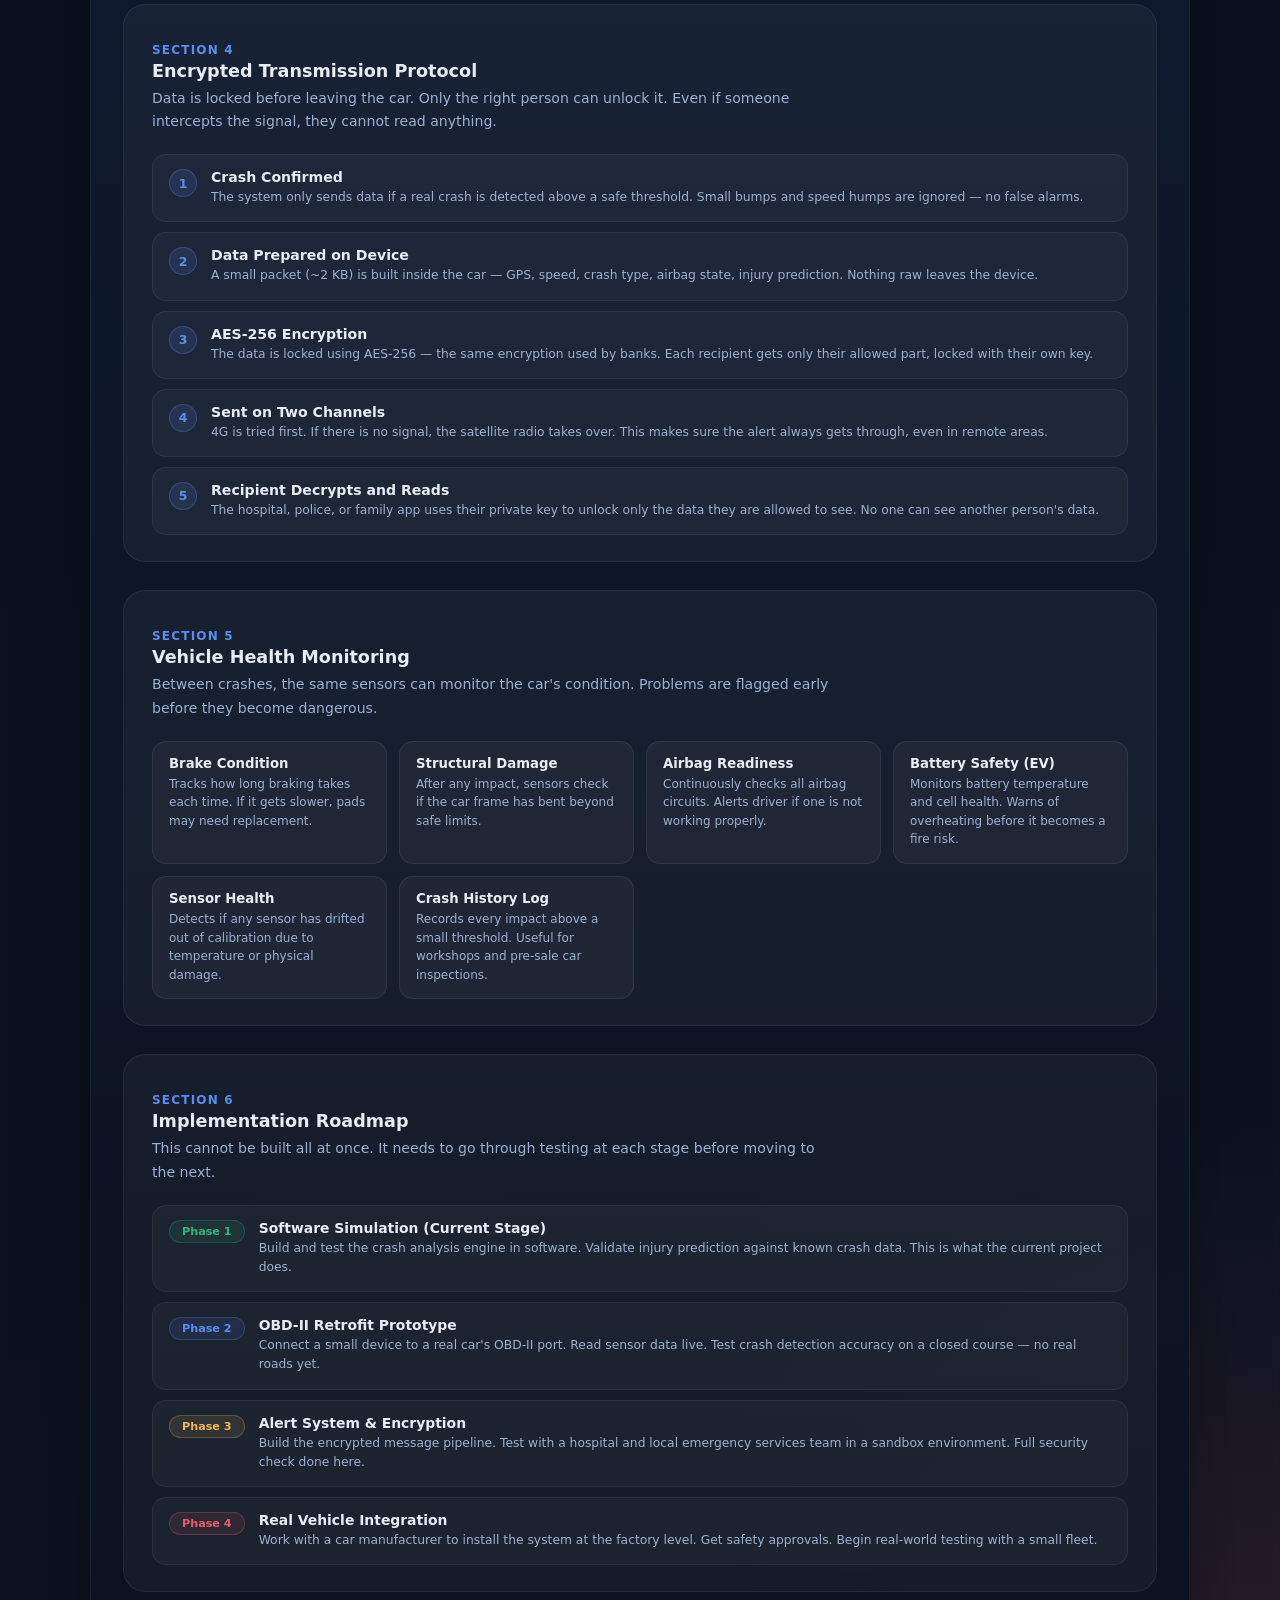
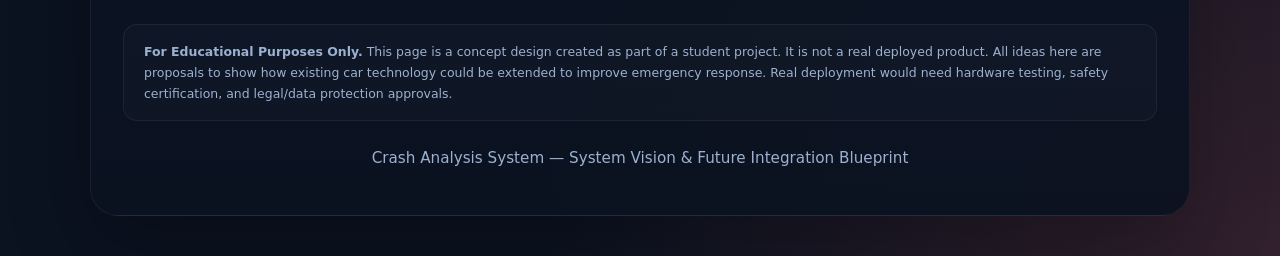
==== commit e07ba0a9: "added portfolio button and full responsive layout for phone tablet laptop" ====
--- a/templates/vision.html
+++ b/templates/vision.html
@@ -380,7 +380,10 @@
             Built as an educational concept demo.
           </p>
         </div>
-        <a href="/" class="back-btn">← Back to Dashboard</a>
+        <div class="header-btn-group">
+          <a href="/" class="back-btn">← Dashboard</a>
+          <a href="https://pavan-sharma-portfolio-h13b.vercel.app/" target="_blank" rel="noopener" class="header-pill-btn owner-btn">🤖 About the Developer</a>
+        </div>
       </div>
 
 
--- a/static/style.css
+++ b/static/style.css
@@ -659,9 +659,127 @@
   text-align: center;
 }
 
+/* -- header row: title on left, buttons on right -- */
+.header-top-row {
+  display: flex;
+  align-items: flex-start;
+  justify-content: space-between;
+  gap: 16px;
+  flex-wrap: wrap;
+}
+
+/* -- group of buttons in the header -- */
+.header-btn-group {
+  display: flex;
+  flex-direction: column;
+  gap: 8px;
+  flex-shrink: 0;
+  margin-top: 8px;
+}
+
+/* -- shared style for both header pills -- */
+.header-pill-btn {
+  display: block;
+  text-decoration: none;
+  padding: 10px 16px;
+  border-radius: 14px;
+  background: rgba(91, 141, 239, 0.08);
+  border: 1px solid rgba(91, 141, 239, 0.25);
+  color: var(--accent);
+  font-size: 0.82rem;
+  font-weight: 600;
+  white-space: nowrap;
+  text-align: center;
+  transition: background 0.2s;
+}
+
+.header-pill-btn:hover {
+  background: rgba(91, 141, 239, 0.16);
+}
+
+/* -- owner/portfolio button gets a green tint -- */
+.owner-btn {
+  background: rgba(53, 182, 121, 0.08);
+  border-color: rgba(53, 182, 121, 0.28);
+  color: var(--success);
+}
+
+.owner-btn:hover {
+  background: rgba(53, 182, 121, 0.16);
+}
+
+/* =========================================
+   RESPONSIVE — tablet (max 840px)
+   - single column layouts
+   - smaller padding
+========================================= */
 @media (max-width: 840px) {
-  .dashboard-panel { padding: 24px; }
+  /* main panel gets less padding */
+  .dashboard-panel { padding: 20px 16px; }
+
+  /* header buttons stack below the title */
+  .header-top-row   { flex-direction: column; }
+  .header-btn-group { flex-direction: row; flex-wrap: wrap; margin-top: 0; }
+
+  /* injury columns go single column */
   .injury-grid { grid-template-columns: 1fr; }
+
+  /* comparison results go single column */
   .compare-results { grid-template-columns: 1fr; }
+
+  /* vehicle comparison form goes single column */
   .vehicle-columns:has(#col-compare:not([hidden])) { grid-template-columns: 1fr; }
-}
+
+  /* result header stacks vertically */
+  .result-header { flex-direction: column; gap: 16px; }
+
+  /* metric cards full width */
+  .metric-group { width: 100%; grid-template-columns: 1fr 1fr; }
+
+  /* vehicle result row wraps */
+  .vehicle-result-row { gap: 16px; }
+
+  /* form card and results card less padding */
+  .form-card, .results-card { padding: 20px 16px; }
+}
+
+/* =========================================
+   RESPONSIVE — phone (max 480px)
+   - everything single column
+   - font sizes slightly smaller
+========================================= */
+@media (max-width: 480px) {
+  /* very small padding on the outer shell */
+  .page-shell { padding: 16px 10px; }
+
+  /* panel takes full width with small radius */
+  .dashboard-panel {
+    padding: 16px 12px;
+    border-radius: 18px;
+  }
+
+  /* heading font smaller on tiny screens */
+  h1 { font-size: 1.6rem; }
+
+  /* metric cards go full width single column */
+  .metric-group { grid-template-columns: 1fr; }
+
+  /* toggle switches stack vertically on very small screens */
+  .toggle-grid { grid-template-columns: 1fr; }
+
+  /* vehicle info row wraps and stacks */
+  .vehicle-info-row  { flex-wrap: wrap; gap: 14px; }
+  .vehicle-result-row { flex-direction: column; gap: 10px; }
+
+  /* compare button smaller */
+  .compare-btn { font-size: 0.78rem; padding: 7px 12px; }
+
+  /* form header row stacks */
+  .form-header-row { flex-direction: column; align-items: flex-start; gap: 10px; }
+
+  /* submit button bigger tap target */
+  .primary-button { padding: 18px; font-size: 1rem; }
+
+  /* feature tags wrap naturally */
+  .feature-tags { gap: 6px; }
+}
